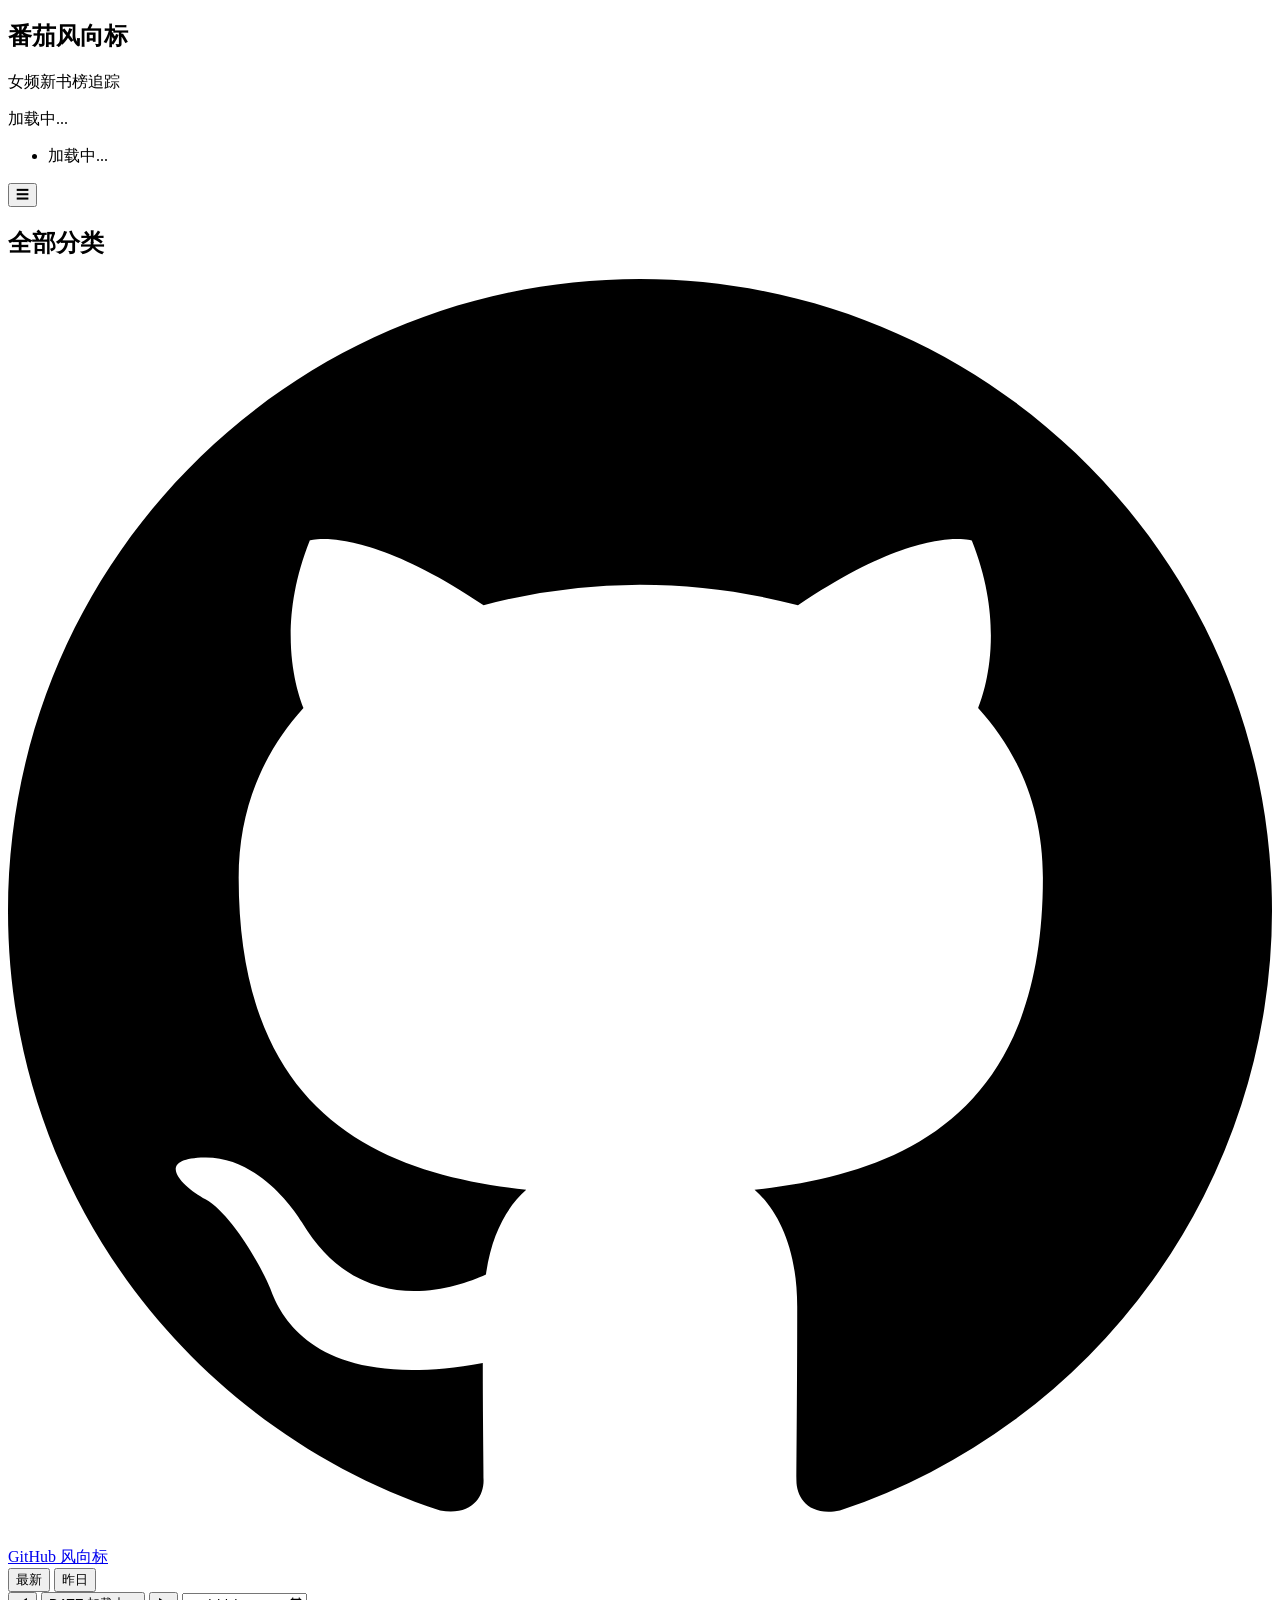
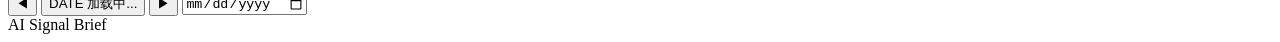
==== index.html @ 5c98d80a "Update index.html" ====
<!DOCTYPE html>
<html lang="zh-CN">
<head>
    <meta charset="UTF-8">
    <meta name="viewport" content="width=device-width, initial-scale=1.0">
    <title>番茄男频阅读榜 · 风向标 | 每日男频趋势追踪</title>
    <link rel="stylesheet" href="css/style.css">
    <meta name="description" content="番茄小说女频新书榜趋势分析与风向标">
</head>
<body>
    <div class="app-container">
        <!-- 侧边栏 -->
        <aside class="sidebar" id="sidebar">
            <div class="sidebar-header">
                <h1>番茄风向标</h1>
                <p class="sidebar-subtitle">女频新书榜追踪</p>
                <p id="update-date" class="update-date">加载中...</p>
            </div>
            <nav class="category-nav">
                <ul id="category-list">
                    <li class="loading-item">加载中...</li>
                </ul>
            </nav>
        </aside>

        <!-- 主内容区 -->
        <main class="main-content">
            <header class="main-header">
                <button class="mobile-menu-btn" id="mobile-menu-btn" aria-label="菜单">☰</button>
                <div class="header-left">
                    <h2 id="current-category-title">全部分类</h2>
                </div>
                <div class="header-right">
                    <a class="github-link-btn" href="https://github.com/wen1701/FanqieRankTracker" target="_blank" rel="noopener noreferrer" aria-label="打开 GitHub 仓库">
                        <svg viewBox="0 0 16 16" aria-hidden="true" focusable="false">
                            <path d="M8 0C3.58 0 0 3.58 0 8c0 3.54 2.29 6.53 5.47 7.59.4.07.55-.17.55-.38 0-.19-.01-.82-.01-1.49-2.01.37-2.53-.49-2.69-.94-.09-.23-.48-.94-.82-1.13-.28-.15-.68-.52-.01-.53.63-.01 1.08.58 1.23.82.72 1.21 1.87.87 2.33.66.07-.52.28-.87.51-1.07-1.78-.2-3.64-.89-3.64-3.95 0-.87.31-1.59.82-2.15-.08-.2-.36-1.02.08-2.12 0 0 .67-.21 2.2.82A7.65 7.65 0 0 1 8 3.87c.68 0 1.36.09 2 .26 1.53-1.04 2.2-.82 2.2-.82.44 1.1.16 1.92.08 2.12.51.56.82 1.27.82 2.15 0 3.07-1.87 3.75-3.65 3.95.29.25.54.73.54 1.48 0 1.07-.01 1.93-.01 2.2 0 .21.15.46.55.38A8.013 8.013 0 0 0 16 8c0-4.42-3.58-8-8-8Z"/>
                        </svg>
                        <span>GitHub</span>
                    </a>
                    <a class="trend-link-btn" href="trend.html">风向标</a>
                    <div class="date-presets" id="date-presets">
                        <button class="preset-btn active" data-preset="latest">最新</button>
                        <button class="preset-btn" data-preset="yesterday">昨日</button>
                    </div>
                    <div class="date-picker-wrap">
                        <button class="date-nav-btn" id="date-prev" aria-label="前一天" title="前一天">◀</button>
                        <button class="date-picker-btn" id="date-picker-btn">
                            <span class="date-icon">DATE</span>
                            <span id="date-display">加载中...</span>
                        </button>
                        <button class="date-nav-btn" id="date-next" aria-label="后一天" title="后一天">▶</button>
                        <input type="date" id="date-input" class="date-input-hidden">
                    </div>
                </div>
            </header>

            <!-- 风向标区域 -->
            <section class="trend-panel" id="trend-panel">
                <div class="trend-ai" id="trend-ai">
                    <div class="ai-label">AI Signal Brief</div>
                    <div class="ai-content" id="ai-content"></div>
                </div>
            </section>

            <!-- 书籍瀑布流 -->
            <section class="books-waterfall" id="books-waterfall">
                <!-- 书籍卡片由 JS 动态渲染 -->
            </section>
        </main>
    </div>

    <script src="js/app.js"></script>
</body>
</html>
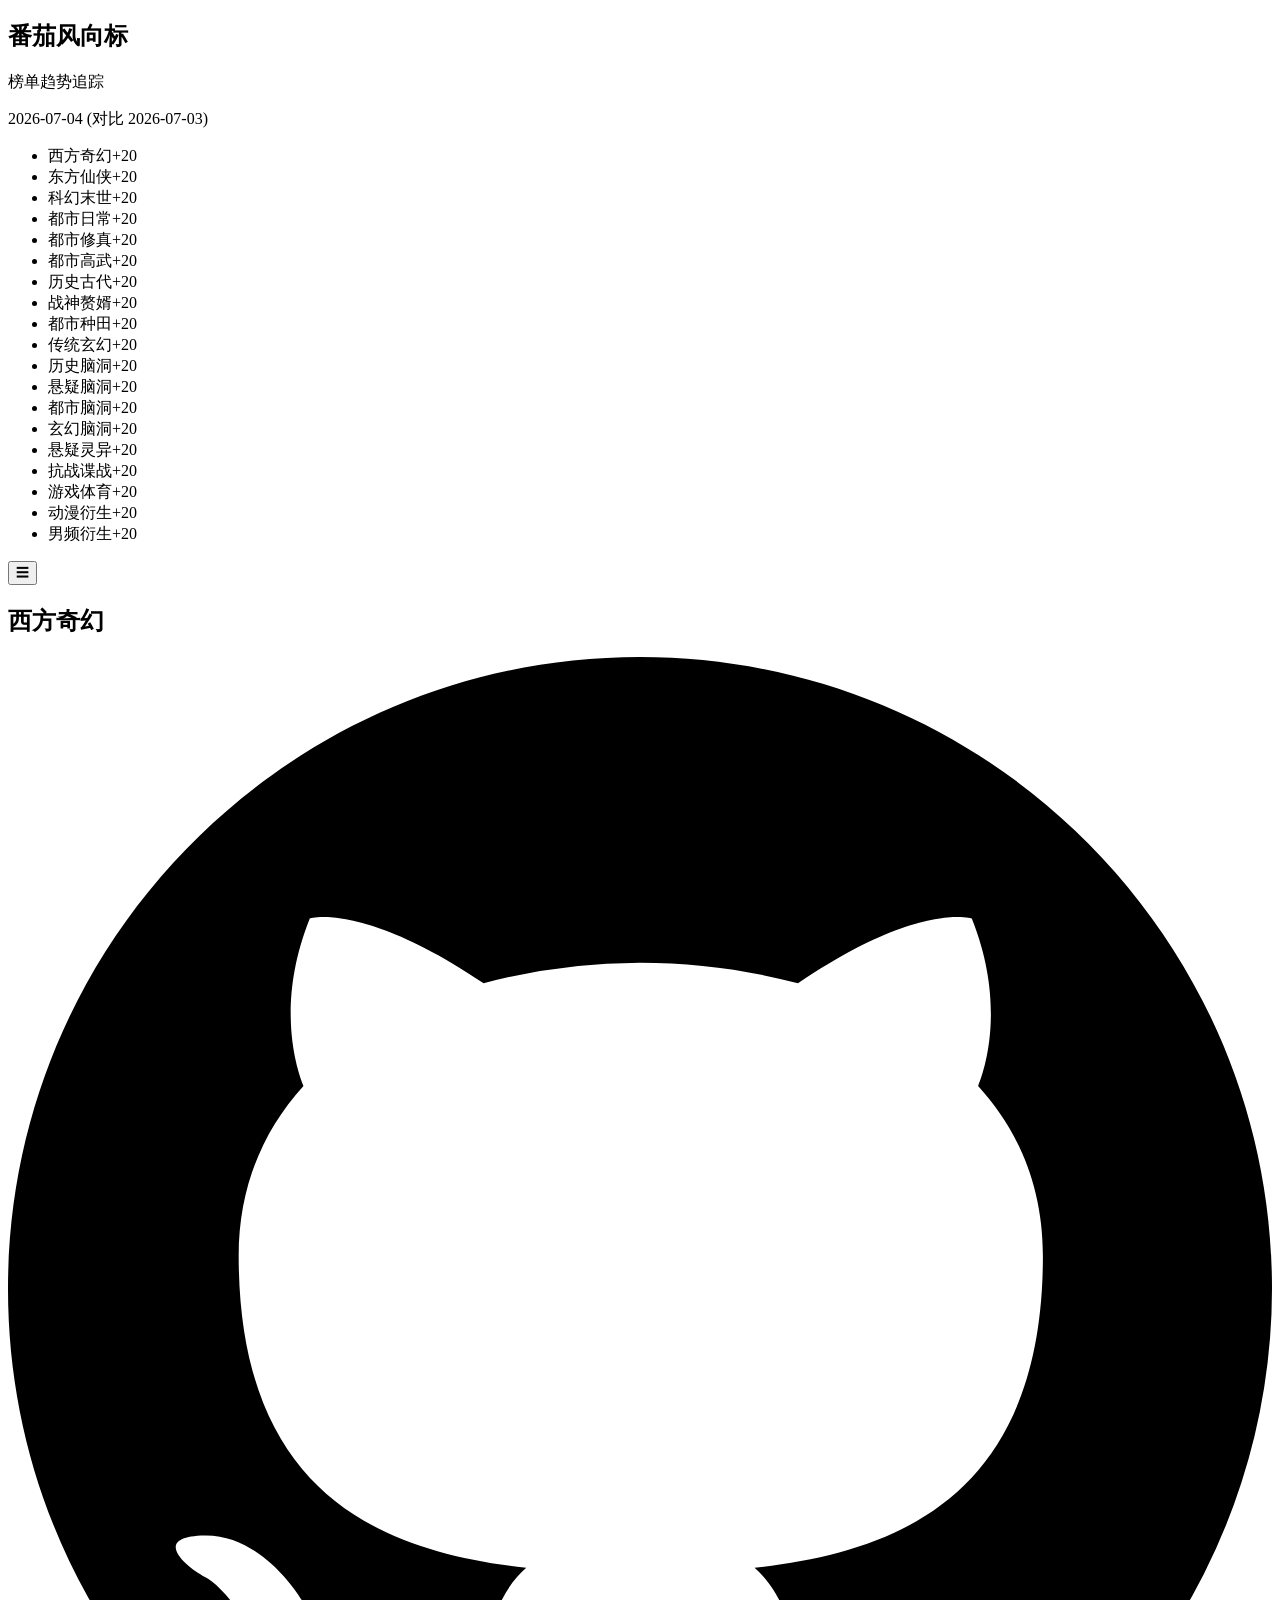
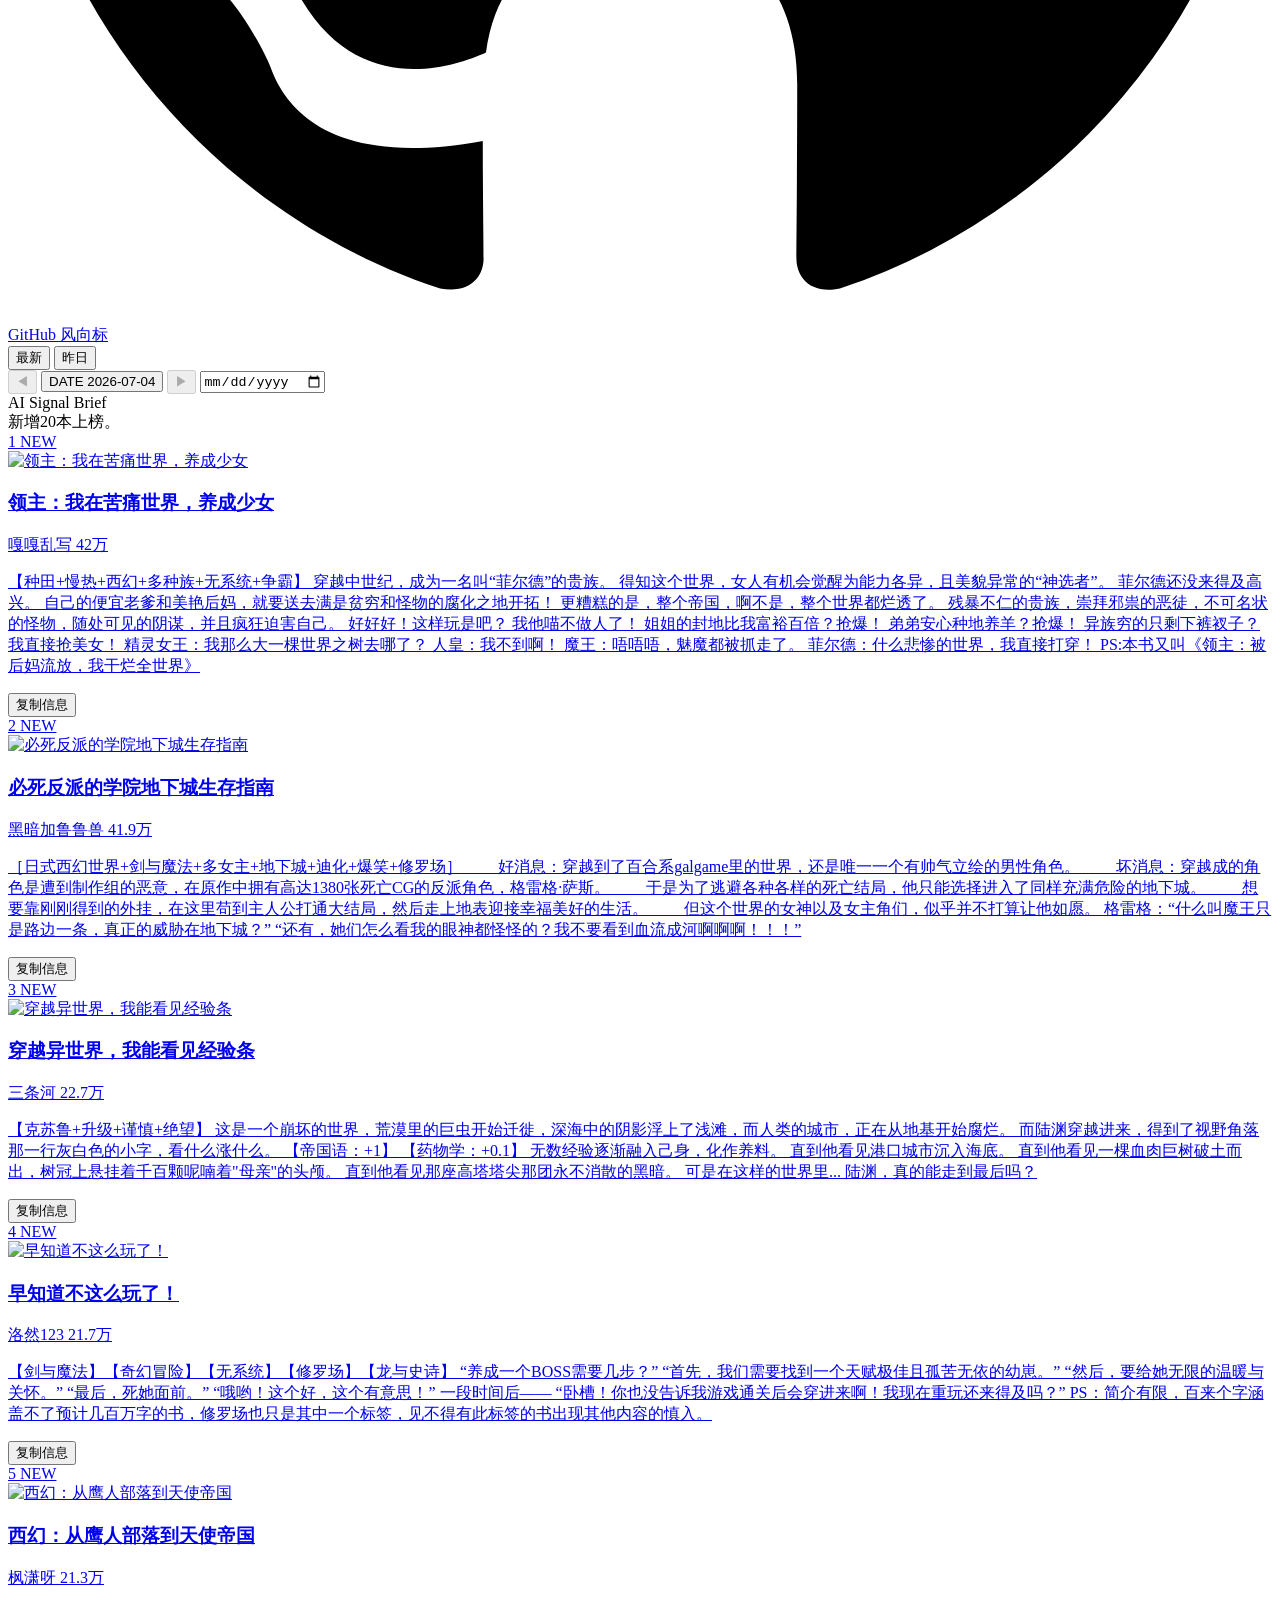
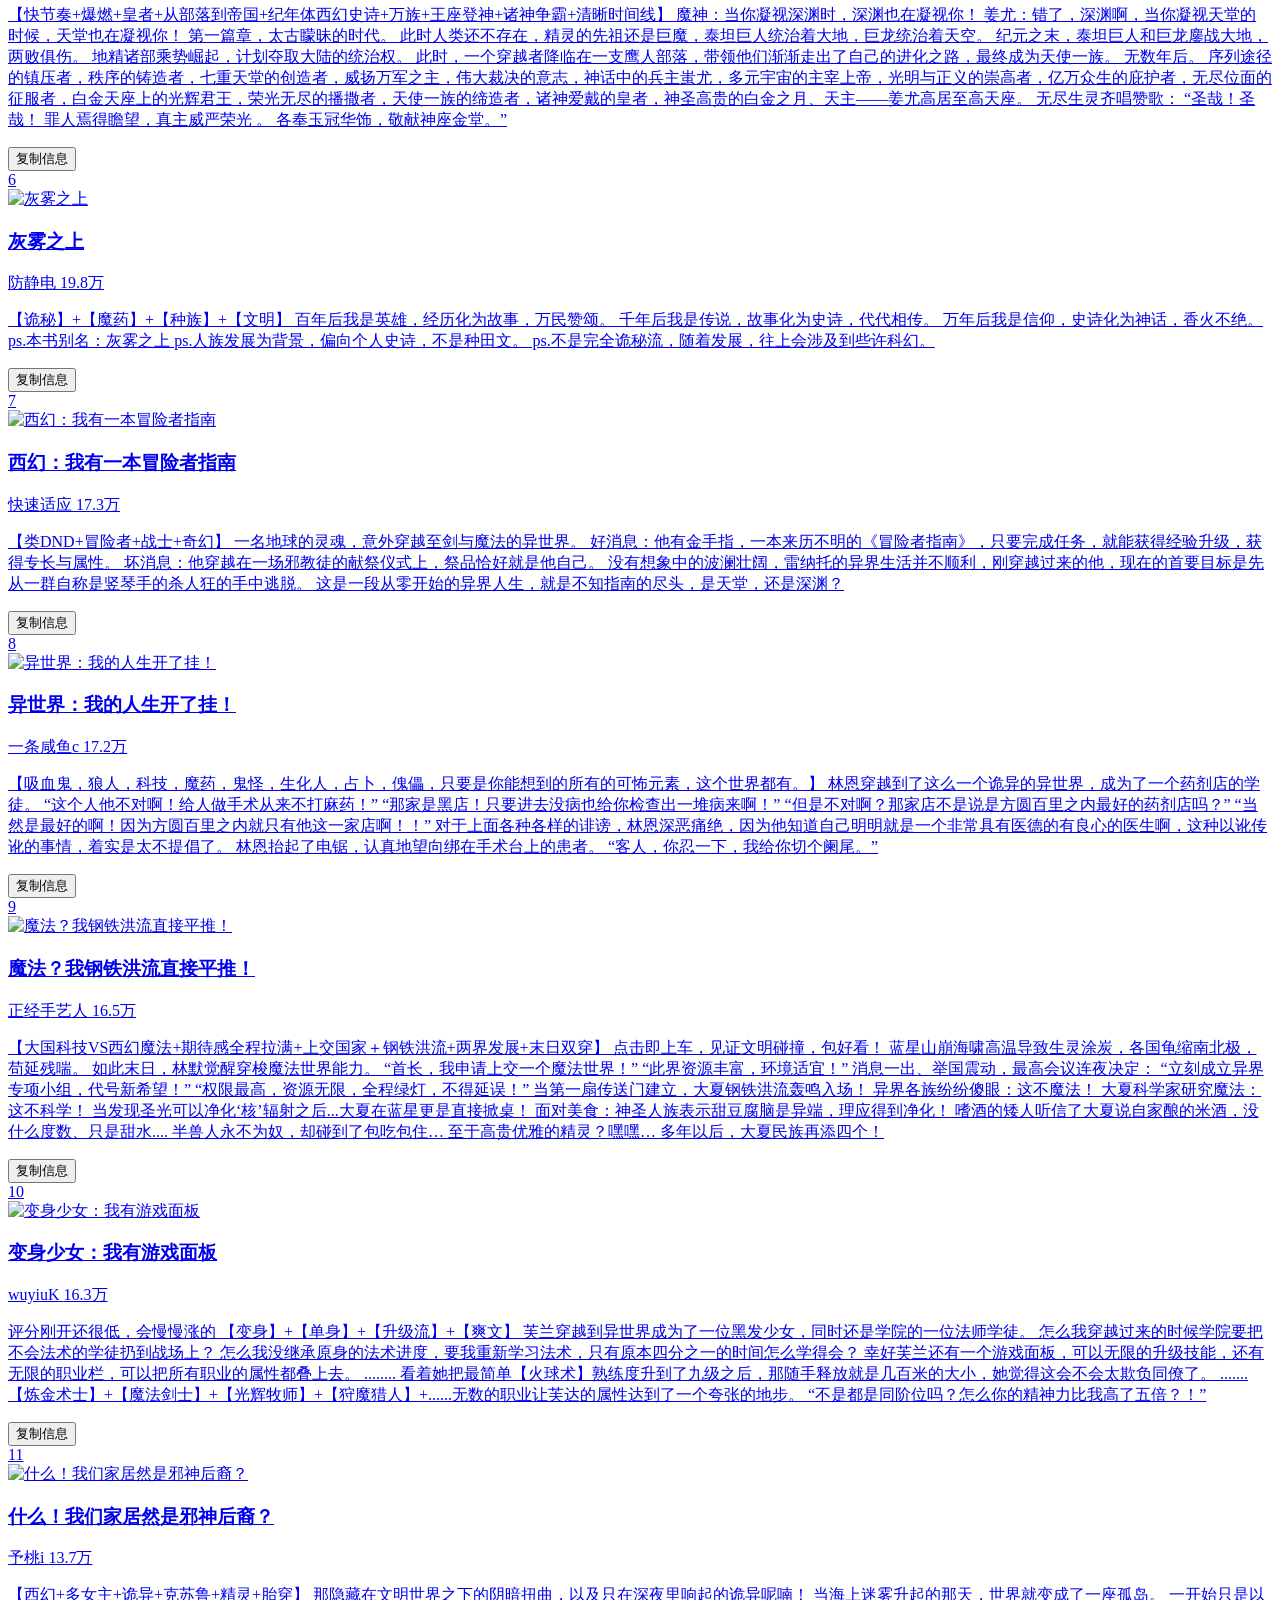
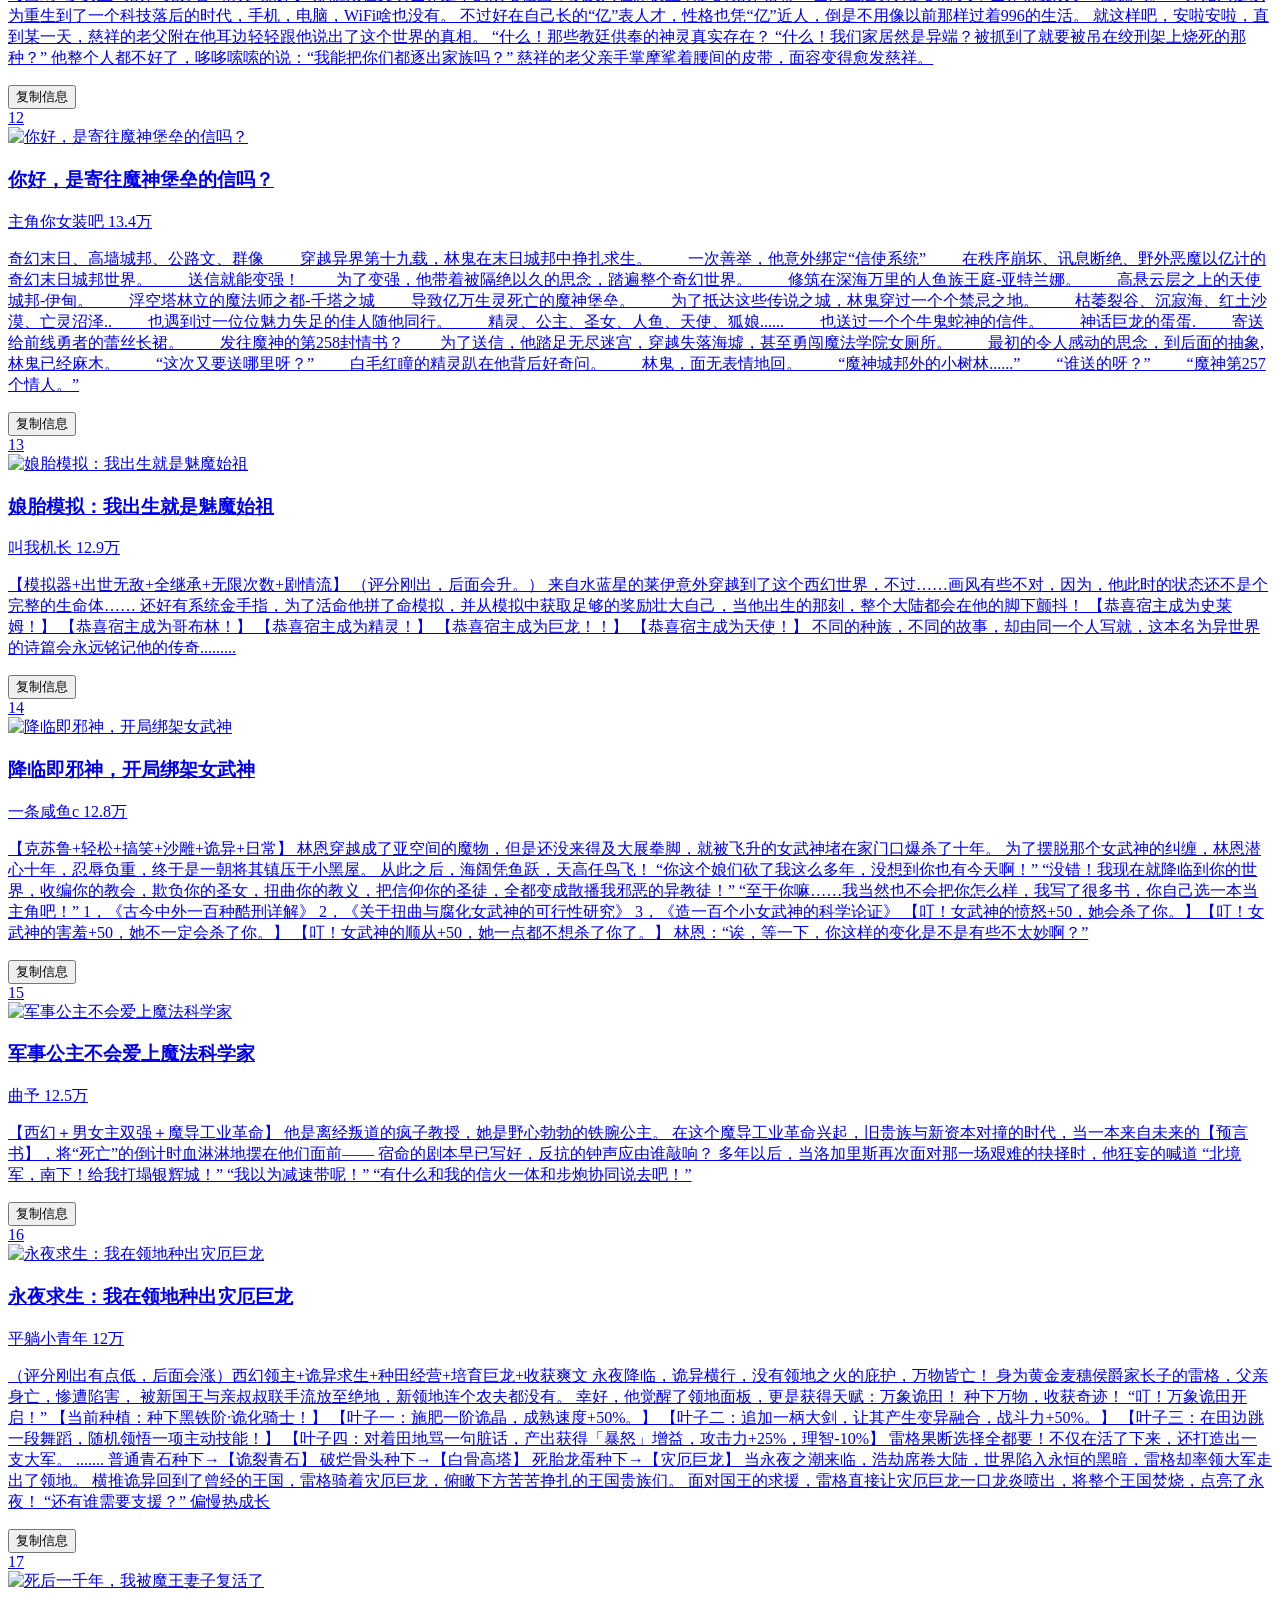
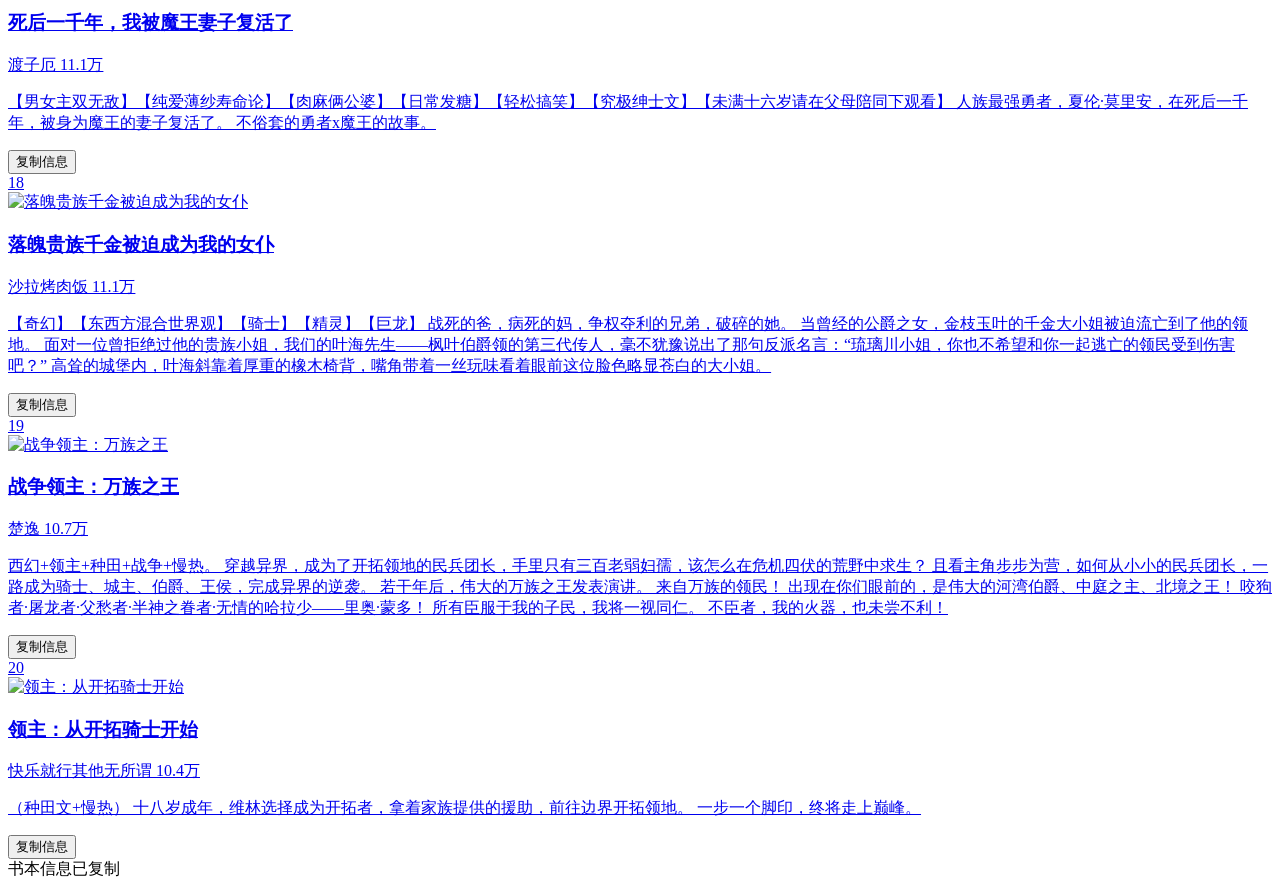
==== commit 6433179d: "feat: make Fanqie rank scope configurable" ====
--- a/index.html
+++ b/index.html
@@ -3,9 +3,9 @@
 <head>
     <meta charset="UTF-8">
     <meta name="viewport" content="width=device-width, initial-scale=1.0">
-    <title>番茄男频阅读榜 · 风向标 | 每日男频趋势追踪</title>
+    <title>番茄榜单 · 风向标 | 每日趋势追踪</title>
     <link rel="stylesheet" href="css/style.css">
-    <meta name="description" content="番茄小说女频新书榜趋势分析与风向标">
+    <meta name="description" content="番茄小说榜单趋势分析与风向标">
 </head>
 <body>
     <div class="app-container">
@@ -13,7 +13,7 @@
         <aside class="sidebar" id="sidebar">
             <div class="sidebar-header">
                 <h1>番茄风向标</h1>
-                <p class="sidebar-subtitle">女频新书榜追踪</p>
+                <p class="sidebar-subtitle">榜单趋势追踪</p>
                 <p id="update-date" class="update-date">加载中...</p>
             </div>
             <nav class="category-nav">
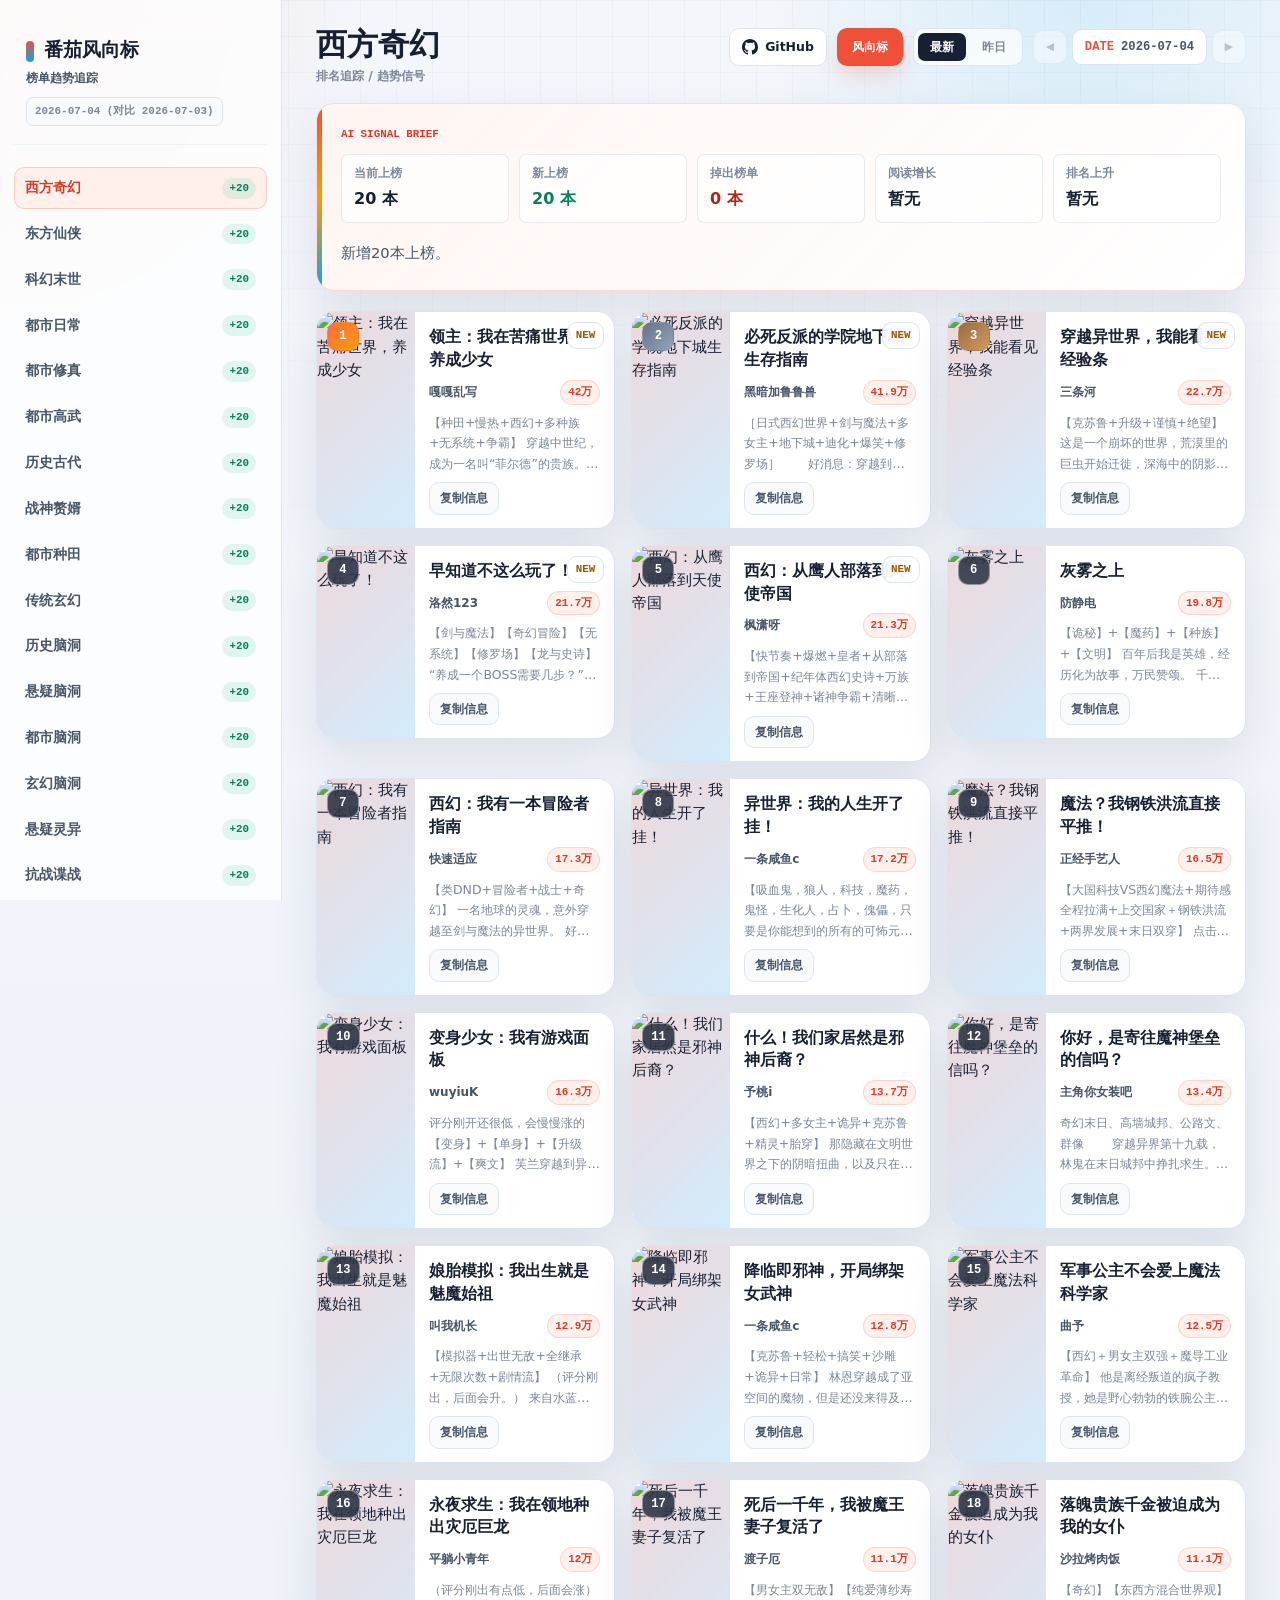
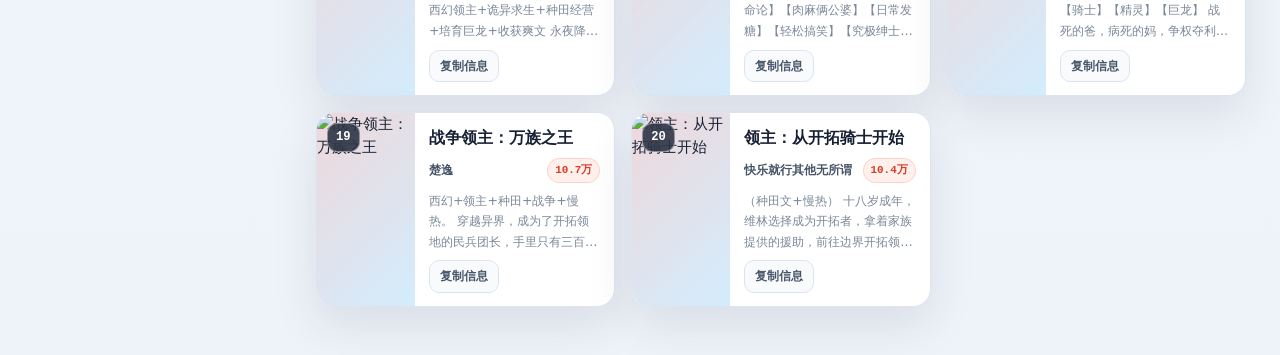
==== commit f47d486d: "feat: improve AI brief and dashboard stats" ====
--- a/index.html
+++ b/index.html
@@ -58,6 +58,7 @@
             <section class="trend-panel" id="trend-panel">
                 <div class="trend-ai" id="trend-ai">
                     <div class="ai-label">AI Signal Brief</div>
+                    <div class="trend-stats" id="trend-stats"></div>
                     <div class="ai-content" id="ai-content"></div>
                 </div>
             </section>
--- a/css/style.css
+++ b/css/style.css
@@ -0,0 +1,1867 @@
+/* ============================================================
+   Fanqie Rank Tracker - Tomato Signal Dashboard
+   Based on Open Design "dashboard": compact cards, cool surfaces,
+   status-first information design. Adapted with Fanqie tomato red
+   and readable Chinese data typography.
+   ============================================================ */
+
+:root {
+    --bg: #f3f6fb;
+    --bg-strong: #e8eef7;
+    --surface: #ffffff;
+    --surface-soft: #f8fafc;
+    --surface-tint: #fff4f0;
+    --surface-cool: #eef6ff;
+    --panel: rgba(255, 255, 255, 0.86);
+    --panel-solid: #ffffff;
+    --border: #dbe4ef;
+    --border-soft: #edf2f7;
+    --border-strong: #c8d4e3;
+
+    --text-primary: #172033;
+    --text-secondary: #475569;
+    --text-muted: #7b8798;
+    --text-faint: #a8b3c3;
+
+    --accent: #f04f38;
+    --accent-strong: #d83b27;
+    --accent-soft: rgba(240, 79, 56, 0.1);
+    --accent-wash: #fff0eb;
+    --accent-on: #ffffff;
+
+    --info: #0ea5e9;
+    --info-soft: rgba(14, 165, 233, 0.1);
+    --green: #10b981;
+    --green-soft: rgba(16, 185, 129, 0.12);
+    --red: #ef4444;
+    --red-soft: rgba(239, 68, 68, 0.1);
+    --amber: #f59e0b;
+    --amber-soft: rgba(245, 158, 11, 0.13);
+    --purple: #7c3aed;
+
+    --shadow-card: 0 18px 46px rgba(25, 39, 64, 0.1);
+    --shadow-hover: 0 22px 54px rgba(25, 39, 64, 0.16);
+    --ring: 0 0 0 4px rgba(240, 79, 56, 0.14);
+
+    --radius-xl: 18px;
+    --radius-lg: 14px;
+    --radius-md: 10px;
+    --radius-sm: 7px;
+    --radius-pill: 999px;
+
+    --sidebar-w: 282px;
+    --font-display: Inter, "PingFang SC", "Microsoft YaHei", system-ui, sans-serif;
+    --font-body: Inter, "PingFang SC", "Microsoft YaHei", system-ui, sans-serif;
+    --font-mono: "IBM Plex Mono", "SFMono-Regular", Consolas, ui-monospace, monospace;
+}
+
+* {
+    box-sizing: border-box;
+    margin: 0;
+    padding: 0;
+}
+
+html {
+    color-scheme: light;
+}
+
+body {
+    min-height: 100vh;
+    background:
+        radial-gradient(circle at top left, rgba(240, 79, 56, 0.12), transparent 360px),
+        radial-gradient(circle at 85% 0, rgba(14, 165, 233, 0.12), transparent 320px),
+        linear-gradient(180deg, var(--bg) 0%, #eef3f9 100%);
+    color: var(--text-primary);
+    font-family: var(--font-body);
+    font-size: 15px;
+    line-height: 1.55;
+    overflow-x: hidden;
+    -webkit-font-smoothing: antialiased;
+    text-rendering: optimizeLegibility;
+}
+
+body::before {
+    content: "";
+    position: fixed;
+    inset: 0;
+    pointer-events: none;
+    background-image:
+        linear-gradient(rgba(23, 32, 51, 0.035) 1px, transparent 1px),
+        linear-gradient(90deg, rgba(23, 32, 51, 0.035) 1px, transparent 1px);
+    background-size: 36px 36px;
+    mask-image: linear-gradient(180deg, rgba(0, 0, 0, 0.85), transparent 70%);
+    z-index: -1;
+}
+
+button,
+select,
+input {
+    font: inherit;
+}
+
+button,
+a,
+select {
+    -webkit-tap-highlight-color: transparent;
+}
+
+button:focus-visible,
+a:focus-visible,
+select:focus-visible,
+input:focus-visible {
+    outline: none;
+    box-shadow: var(--ring);
+}
+
+::selection {
+    background: rgba(240, 79, 56, 0.2);
+    color: var(--text-primary);
+}
+
+::-webkit-scrollbar {
+    width: 10px;
+    height: 10px;
+}
+
+::-webkit-scrollbar-track {
+    background: transparent;
+}
+
+::-webkit-scrollbar-thumb {
+    background: #cbd6e4;
+    border: 3px solid transparent;
+    border-radius: var(--radius-pill);
+    background-clip: content-box;
+}
+
+::-webkit-scrollbar-thumb:hover {
+    background: #aebbd0;
+    border: 3px solid transparent;
+    background-clip: content-box;
+}
+
+.app-container {
+    display: flex;
+    min-height: 100vh;
+}
+
+/* ===== Sidebar ===== */
+.sidebar {
+    width: var(--sidebar-w);
+    flex-shrink: 0;
+    position: sticky;
+    top: 0;
+    z-index: 100;
+    height: 100vh;
+    padding: 24px 14px;
+    overflow-y: auto;
+    background: rgba(255, 255, 255, 0.78);
+    border-right: 1px solid var(--border);
+    backdrop-filter: blur(18px);
+    -webkit-backdrop-filter: blur(18px);
+    transition: transform 0.22s cubic-bezier(0.2, 0, 0, 1);
+}
+
+.sidebar-header {
+    margin-bottom: 22px;
+    padding: 14px 12px 18px;
+    border-bottom: 1px solid var(--border-soft);
+}
+
+.sidebar-header h1 {
+    position: relative;
+    padding-left: 18px;
+    color: var(--text-primary);
+    font-family: var(--font-display);
+    font-size: 1.2rem;
+    font-weight: 760;
+    line-height: 1.2;
+}
+
+.sidebar-header h1::before {
+    content: "";
+    position: absolute;
+    left: 0;
+    top: 0.18em;
+    width: 8px;
+    height: 1.05em;
+    border-radius: var(--radius-pill);
+    background: linear-gradient(180deg, var(--accent), var(--info));
+}
+
+.sidebar-subtitle {
+    margin-top: 7px;
+    color: var(--text-secondary);
+    font-size: 0.78rem;
+    font-weight: 650;
+}
+
+.update-date {
+    display: inline-flex;
+    margin-top: 10px;
+    padding: 5px 8px;
+    border: 1px solid var(--border);
+    border-radius: var(--radius-sm);
+    background: var(--surface-soft);
+    color: var(--text-muted);
+    font-family: var(--font-mono);
+    font-size: 0.68rem;
+    font-weight: 650;
+}
+
+.category-nav ul {
+    list-style: none;
+}
+
+.category-nav li {
+    min-height: 38px;
+    margin-bottom: 4px;
+    padding: 9px 10px;
+    border: 1px solid transparent;
+    border-radius: var(--radius-md);
+    color: var(--text-secondary);
+    cursor: pointer;
+    display: flex;
+    align-items: center;
+    justify-content: space-between;
+    gap: 8px;
+    font-size: 0.88rem;
+    font-weight: 620;
+    transition:
+        background-color 0.18s ease,
+        border-color 0.18s ease,
+        color 0.18s ease,
+        transform 0.18s ease;
+}
+
+.category-nav li:hover {
+    background: var(--surface-soft);
+    border-color: var(--border);
+    color: var(--text-primary);
+    transform: translateX(2px);
+}
+
+.category-nav li.active {
+    background: var(--accent-wash);
+    border-color: rgba(240, 79, 56, 0.22);
+    color: var(--accent-strong);
+}
+
+.cat-badge {
+    min-width: 28px;
+    padding: 2px 7px;
+    border-radius: var(--radius-pill);
+    font-family: var(--font-mono);
+    font-size: 0.68rem;
+    font-weight: 760;
+    text-align: center;
+}
+
+.cat-badge.new {
+    background: var(--green-soft);
+    color: #087f5b;
+}
+
+/* ===== Main Layout ===== */
+.main-content {
+    flex: 1;
+    min-width: 0;
+    padding: 28px 34px 48px;
+}
+
+.main-header {
+    display: flex;
+    align-items: flex-start;
+    justify-content: space-between;
+    gap: 20px;
+    margin-bottom: 20px;
+}
+
+.header-left {
+    flex-shrink: 0;
+    min-width: 0;
+}
+
+.main-header h2 {
+    color: var(--text-primary);
+    font-family: var(--font-display);
+    font-size: clamp(1.65rem, 2.4vw, 2.35rem);
+    font-weight: 780;
+    line-height: 1.08;
+    letter-spacing: 0;
+}
+
+.main-header h2::after {
+    content: "排名追踪 / 趋势信号";
+    display: block;
+    margin-top: 8px;
+    color: var(--text-muted);
+    font-family: var(--font-body);
+    font-size: 0.78rem;
+    font-weight: 650;
+}
+
+.header-right {
+    display: flex;
+    align-items: center;
+    justify-content: flex-end;
+    flex-wrap: wrap;
+    gap: 10px;
+}
+
+.github-link-btn,
+.trend-link-btn,
+.preset-btn,
+.date-picker-btn,
+.date-nav-btn,
+.mobile-menu-btn,
+.range-btn,
+.category-chip,
+.back-link,
+.source-link-btn,
+.hot-type-row,
+.book-copy-btn {
+    transition:
+        background-color 0.18s ease,
+        border-color 0.18s ease,
+        color 0.18s ease,
+        box-shadow 0.18s ease,
+        transform 0.18s ease;
+}
+
+.github-link-btn {
+    min-height: 36px;
+    padding: 8px 12px;
+    border: 1px solid var(--border);
+    border-radius: var(--radius-md);
+    background: var(--surface);
+    color: var(--text-primary);
+    display: inline-flex;
+    align-items: center;
+    justify-content: center;
+    gap: 7px;
+    font-size: 0.78rem;
+    font-weight: 760;
+    text-decoration: none;
+    white-space: nowrap;
+}
+
+.github-link-btn svg {
+    width: 16px;
+    height: 16px;
+    fill: currentColor;
+    flex: 0 0 auto;
+}
+
+.github-link-btn:hover {
+    border-color: var(--text-primary);
+    background: var(--text-primary);
+    color: #ffffff;
+    transform: translateY(-1px);
+}
+
+.trend-link-btn {
+    min-height: 36px;
+    padding: 8px 14px;
+    border: 1px solid rgba(240, 79, 56, 0.24);
+    border-radius: var(--radius-md);
+    background: var(--accent);
+    color: var(--accent-on);
+    display: inline-flex;
+    align-items: center;
+    justify-content: center;
+    font-size: 0.78rem;
+    font-weight: 760;
+    text-decoration: none;
+    white-space: nowrap;
+    box-shadow: 0 10px 20px rgba(240, 79, 56, 0.18);
+}
+
+.trend-link-btn:hover {
+    background: var(--accent-strong);
+    transform: translateY(-1px);
+}
+
+.date-presets,
+.trend-range {
+    display: inline-flex;
+    gap: 4px;
+    padding: 4px;
+    border: 1px solid var(--border);
+    border-radius: var(--radius-md);
+    background: rgba(255, 255, 255, 0.7);
+}
+
+.preset-btn,
+.range-btn {
+    height: 28px;
+    padding: 0 12px;
+    border: 0;
+    border-radius: var(--radius-sm);
+    background: transparent;
+    color: var(--text-muted);
+    cursor: pointer;
+    font-size: 0.75rem;
+    font-weight: 720;
+    white-space: nowrap;
+}
+
+.preset-btn:hover,
+.range-btn:hover {
+    background: var(--surface-soft);
+    color: var(--text-primary);
+}
+
+.preset-btn.active,
+.range-btn.active {
+    background: var(--text-primary);
+    color: #ffffff;
+}
+
+.date-picker-wrap {
+    display: inline-flex;
+    align-items: center;
+    gap: 5px;
+    position: relative;
+}
+
+.date-picker-btn {
+    min-height: 36px;
+    padding: 8px 12px;
+    border: 1px solid var(--border);
+    border-radius: var(--radius-md);
+    background: var(--surface);
+    color: var(--text-secondary);
+    cursor: pointer;
+    display: inline-flex;
+    align-items: center;
+    gap: 7px;
+    font-family: var(--font-mono);
+    font-size: 0.76rem;
+    font-weight: 650;
+    white-space: nowrap;
+}
+
+.date-picker-btn:hover {
+    border-color: rgba(240, 79, 56, 0.28);
+    color: var(--accent-strong);
+}
+
+.date-picker-btn .date-icon {
+    color: var(--accent);
+    font-size: 0.76rem;
+}
+
+.date-nav-btn {
+    width: 34px;
+    height: 34px;
+    border: 1px solid var(--border);
+    border-radius: var(--radius-md);
+    background: var(--surface);
+    color: var(--text-muted);
+    cursor: pointer;
+    display: inline-flex;
+    align-items: center;
+    justify-content: center;
+    font-size: 0.68rem;
+}
+
+.date-nav-btn:hover:not(:disabled) {
+    border-color: var(--accent);
+    color: var(--accent-strong);
+    transform: translateY(-1px);
+}
+
+.date-nav-btn:disabled {
+    opacity: 0.42;
+    cursor: not-allowed;
+}
+
+.date-picker-btn.is-historical {
+    background: var(--accent-wash);
+    border-color: rgba(240, 79, 56, 0.28);
+    color: var(--accent-strong);
+}
+
+.date-input-hidden {
+    position: absolute;
+    top: 100%;
+    right: 0;
+    width: 0;
+    height: 0;
+    border: 0;
+    opacity: 0;
+    pointer-events: none;
+}
+
+.mobile-menu-btn {
+    display: none;
+    width: 38px;
+    height: 38px;
+    border: 1px solid var(--border);
+    border-radius: var(--radius-md);
+    background: var(--surface);
+    color: var(--text-primary);
+    cursor: pointer;
+    font-size: 1rem;
+}
+
+.mobile-menu-btn:hover {
+    border-color: var(--accent);
+    color: var(--accent);
+}
+
+/* ===== Trend Panel ===== */
+.trend-panel {
+    display: grid;
+    grid-template-columns: 1fr;
+    margin-bottom: 20px;
+}
+
+.trend-ai {
+    position: relative;
+    min-height: 160px;
+    padding: 22px 24px 24px;
+    border: 1px solid rgba(240, 79, 56, 0.18);
+    border-radius: var(--radius-xl);
+    background:
+        linear-gradient(135deg, rgba(255, 244, 240, 0.9), rgba(255, 255, 255, 0.96)),
+        var(--surface);
+    box-shadow: var(--shadow-card);
+    overflow: hidden;
+}
+
+.trend-ai::before {
+    content: "";
+    position: absolute;
+    inset: 0 auto 0 0;
+    width: 5px;
+    background: linear-gradient(180deg, var(--accent), var(--amber), var(--info));
+}
+
+.ai-label,
+.panel-kicker,
+.back-link {
+    color: var(--accent-strong);
+    font-family: var(--font-mono);
+    font-size: 0.68rem;
+    font-weight: 760;
+    letter-spacing: 0;
+    text-transform: uppercase;
+}
+
+.ai-label {
+    margin-bottom: 12px;
+}
+
+.trend-stats {
+    display: grid;
+    grid-template-columns: repeat(5, minmax(0, 1fr));
+    gap: 10px;
+    margin: 0 0 16px;
+}
+
+.trend-stat {
+    min-width: 0;
+    padding: 10px 12px;
+    border: 1px solid rgba(100, 116, 139, 0.14);
+    border-radius: var(--radius-sm);
+    background: rgba(255, 255, 255, 0.72);
+}
+
+.trend-stat span {
+    display: block;
+    overflow: hidden;
+    color: var(--text-muted);
+    font-size: 0.72rem;
+    font-weight: 680;
+    text-overflow: ellipsis;
+    white-space: nowrap;
+}
+
+.trend-stat strong {
+    display: block;
+    margin-top: 4px;
+    color: var(--text-primary);
+    font-size: 1rem;
+    font-weight: 800;
+}
+
+.trend-stat-up strong {
+    color: #087f5b;
+}
+
+.trend-stat-down strong {
+    color: #b42318;
+}
+
+.trend-stat-hot strong {
+    color: var(--accent-strong);
+}
+
+.ai-content {
+    color: var(--text-secondary);
+    font-size: 0.92rem;
+    line-height: 1.85;
+    white-space: pre-wrap;
+    user-select: text;
+}
+
+.ai-content strong,
+.summary-item strong {
+    padding: 1px 5px;
+    border-radius: 4px;
+    background: var(--accent-soft);
+    color: var(--accent-strong);
+    font-weight: 760;
+}
+
+.ai-content em {
+    color: #087f5b;
+    font-style: normal;
+    font-weight: 720;
+}
+
+.ai-content .cursor {
+    display: inline-block;
+    width: 2px;
+    height: 1.05em;
+    margin-left: 2px;
+    background: var(--accent);
+    vertical-align: text-bottom;
+    animation: blink 0.8s steps(1) infinite;
+}
+
+@keyframes blink {
+    0%, 100% { opacity: 1; }
+    50% { opacity: 0; }
+}
+
+.ai-loading,
+.muted-line {
+    color: var(--text-muted);
+    font-size: 0.86rem;
+}
+
+/* ===== Book Grid ===== */
+.books-waterfall {
+    display: grid;
+    grid-template-columns: repeat(auto-fill, minmax(292px, 1fr));
+    gap: 16px;
+    align-items: start;
+}
+
+.book-card {
+    position: relative;
+    display: grid;
+    grid-template-columns: 98px minmax(0, 1fr);
+    min-height: 188px;
+    overflow: hidden;
+    border: 1px solid var(--border);
+    border-radius: var(--radius-xl);
+    background: var(--surface);
+    color: inherit;
+    text-decoration: none;
+    box-shadow: var(--shadow-card);
+    user-select: text;
+    -webkit-user-select: text;
+    transition:
+        border-color 0.2s ease,
+        box-shadow 0.2s ease,
+        transform 0.2s ease;
+}
+
+.book-card:hover {
+    border-color: rgba(240, 79, 56, 0.3);
+    box-shadow: var(--shadow-hover);
+    transform: translateY(-3px);
+}
+
+.book-cover {
+    min-height: 188px;
+    background:
+        linear-gradient(135deg, rgba(240, 79, 56, 0.18), rgba(14, 165, 233, 0.12)),
+        var(--surface-cool);
+    overflow: hidden;
+    position: relative;
+}
+
+.book-cover img {
+    width: 100%;
+    height: 100%;
+    min-height: 188px;
+    object-fit: cover;
+    display: block;
+    transition: transform 0.5s ease;
+}
+
+.book-card:hover .book-cover img {
+    transform: scale(1.04);
+}
+
+.no-cover {
+    height: 100%;
+    min-height: 188px;
+    padding: 12px;
+    color: var(--text-muted);
+    display: flex;
+    align-items: center;
+    justify-content: center;
+    font-size: 0.78rem;
+    text-align: center;
+}
+
+.book-info {
+    min-width: 0;
+    padding: 14px 14px 13px;
+    display: flex;
+    flex-direction: column;
+    gap: 8px;
+}
+
+.book-title {
+    color: var(--text-primary);
+    display: -webkit-box;
+    overflow: hidden;
+    font-family: var(--font-display);
+    font-size: 0.98rem;
+    font-weight: 760;
+    letter-spacing: 0;
+    line-height: 1.45;
+    -webkit-box-orient: vertical;
+    -webkit-line-clamp: 2;
+}
+
+.book-meta {
+    display: flex;
+    align-items: center;
+    justify-content: space-between;
+    gap: 8px;
+    color: var(--text-muted);
+    font-size: 0.75rem;
+}
+
+.book-author {
+    min-width: 0;
+    overflow: hidden;
+    color: var(--text-secondary);
+    font-weight: 650;
+    text-overflow: ellipsis;
+    white-space: nowrap;
+}
+
+.book-reads {
+    flex-shrink: 0;
+    padding: 3px 7px;
+    border: 1px solid rgba(240, 79, 56, 0.18);
+    border-radius: var(--radius-pill);
+    background: var(--accent-wash);
+    color: var(--accent-strong);
+    font-family: var(--font-mono);
+    font-size: 0.68rem;
+    font-weight: 700;
+}
+
+.book-intro {
+    color: var(--text-muted);
+    display: -webkit-box;
+    overflow: hidden;
+    font-size: 0.78rem;
+    line-height: 1.65;
+    -webkit-box-orient: vertical;
+    -webkit-line-clamp: 3;
+}
+
+.book-rank {
+    position: absolute;
+    left: 10px;
+    top: 10px;
+    z-index: 10;
+    min-width: 32px;
+    padding: 4px 8px;
+    border: 1px solid rgba(255, 255, 255, 0.42);
+    border-radius: var(--radius-md);
+    background: rgba(23, 32, 51, 0.78);
+    color: #ffffff;
+    font-family: var(--font-mono);
+    font-size: 0.76rem;
+    font-weight: 800;
+    text-align: center;
+    backdrop-filter: blur(10px);
+    -webkit-backdrop-filter: blur(10px);
+}
+
+.rank-1 {
+    background: linear-gradient(135deg, #ff6a3d, #f59e0b);
+    border-color: transparent;
+}
+
+.rank-2 {
+    background: linear-gradient(135deg, #64748b, #94a3b8);
+    border-color: transparent;
+}
+
+.rank-3 {
+    background: linear-gradient(135deg, #9a6b3d, #d19b61);
+    border-color: transparent;
+}
+
+.book-change {
+    position: absolute;
+    right: 10px;
+    top: 10px;
+    z-index: 10;
+    padding: 4px 8px;
+    border-radius: var(--radius-md);
+    background: rgba(255, 255, 255, 0.86);
+    border: 1px solid var(--border);
+    font-family: var(--font-mono);
+    font-size: 0.68rem;
+    font-weight: 800;
+    backdrop-filter: blur(10px);
+    -webkit-backdrop-filter: blur(10px);
+}
+
+.book-change.up {
+    color: #087f5b;
+}
+
+.book-change.down {
+    color: #b91c1c;
+}
+
+.book-change.new {
+    color: #9a5b00;
+}
+
+.book-copy-btn {
+    width: max-content;
+    max-width: 100%;
+    margin-top: auto;
+    padding: 6px 10px;
+    border: 1px solid var(--border);
+    border-radius: var(--radius-md);
+    background: var(--surface-soft);
+    color: var(--text-secondary);
+    cursor: pointer;
+    font-size: 0.74rem;
+    font-weight: 720;
+    white-space: nowrap;
+}
+
+.book-copy-btn:hover {
+    border-color: rgba(240, 79, 56, 0.28);
+    background: var(--accent-wash);
+    color: var(--accent-strong);
+    transform: translateY(-1px);
+}
+
+.book-copy-btn.copied {
+    border-color: rgba(16, 185, 129, 0.24);
+    background: var(--green-soft);
+    color: #087f5b;
+}
+
+.empty-state {
+    grid-column: 1 / -1;
+    padding: 56px 20px;
+    border: 1px dashed var(--border-strong);
+    border-radius: var(--radius-xl);
+    background: rgba(255, 255, 255, 0.72);
+    color: var(--text-secondary);
+    text-align: center;
+}
+
+.empty-state p {
+    margin-bottom: 6px;
+    font-size: 1rem;
+    font-weight: 720;
+}
+
+.empty-state .empty-hint {
+    color: var(--text-muted);
+    font-size: 0.84rem;
+    font-weight: 500;
+}
+
+/* ===== Book Detail Page ===== */
+.book-page {
+    min-height: 100vh;
+}
+
+.book-shell {
+    width: min(1120px, calc(100% - 48px));
+    margin: 0 auto;
+    padding: 28px 0 56px;
+}
+
+.book-topbar {
+    margin-bottom: 16px;
+    display: flex;
+    align-items: center;
+    justify-content: space-between;
+    gap: 12px;
+}
+
+.book-detail-page {
+    display: grid;
+    gap: 16px;
+}
+
+.book-loading,
+.book-empty-state {
+    padding: 42px 24px;
+    border: 1px solid var(--border);
+    border-radius: var(--radius-xl);
+    background: var(--panel-solid);
+    color: var(--text-secondary);
+    box-shadow: var(--shadow-card);
+    text-align: center;
+}
+
+.book-empty-state p {
+    margin-bottom: 14px;
+    font-weight: 720;
+}
+
+.book-detail-hero {
+    padding: 22px;
+    border: 1px solid var(--border);
+    border-radius: var(--radius-xl);
+    background:
+        linear-gradient(135deg, rgba(255, 244, 240, 0.88), rgba(255, 255, 255, 0.95)),
+        var(--surface);
+    box-shadow: var(--shadow-card);
+    display: grid;
+    grid-template-columns: 180px minmax(0, 1fr);
+    gap: 22px;
+}
+
+.detail-cover {
+    min-height: 256px;
+    overflow: hidden;
+    border-radius: var(--radius-lg);
+    background:
+        linear-gradient(135deg, rgba(240, 79, 56, 0.18), rgba(14, 165, 233, 0.12)),
+        var(--surface-cool);
+}
+
+.detail-cover img {
+    width: 100%;
+    height: 100%;
+    min-height: 256px;
+    object-fit: cover;
+    display: block;
+}
+
+.detail-main {
+    min-width: 0;
+    display: flex;
+    flex-direction: column;
+    align-items: flex-start;
+}
+
+.detail-main h1 {
+    margin-bottom: 8px;
+    color: var(--text-primary);
+    font-family: var(--font-display);
+    font-size: clamp(1.7rem, 3vw, 2.6rem);
+    font-weight: 800;
+    line-height: 1.12;
+}
+
+.detail-author {
+    color: var(--text-secondary);
+    font-size: 0.9rem;
+    font-weight: 650;
+}
+
+.detail-stats {
+    width: 100%;
+    margin: 18px 0;
+    display: grid;
+    grid-template-columns: repeat(3, minmax(0, 1fr));
+    gap: 10px;
+}
+
+.detail-stats span {
+    min-width: 0;
+    padding: 12px;
+    border: 1px solid var(--border-soft);
+    border-radius: var(--radius-md);
+    background: rgba(255, 255, 255, 0.7);
+}
+
+.detail-stats strong,
+.detail-stats small {
+    display: block;
+}
+
+.detail-stats strong {
+    color: var(--accent-strong);
+    font-family: var(--font-mono);
+    font-size: 1rem;
+    font-weight: 800;
+}
+
+.detail-stats small {
+    margin-top: 4px;
+    color: var(--text-muted);
+    font-size: 0.72rem;
+    font-weight: 700;
+}
+
+.detail-intro {
+    color: var(--text-secondary);
+    font-size: 0.92rem;
+    line-height: 1.9;
+}
+
+.source-link-btn {
+    min-height: 38px;
+    padding: 9px 14px;
+    border: 1px solid rgba(240, 79, 56, 0.24);
+    border-radius: var(--radius-md);
+    background: var(--accent);
+    color: var(--accent-on);
+    display: inline-flex;
+    align-items: center;
+    justify-content: center;
+    font-size: 0.82rem;
+    font-weight: 760;
+    text-decoration: none;
+    white-space: nowrap;
+    box-shadow: 0 10px 20px rgba(240, 79, 56, 0.18);
+}
+
+.detail-actions {
+    margin-top: 18px;
+    display: flex;
+    flex-wrap: wrap;
+    gap: 10px;
+}
+
+.detail-actions .book-copy-btn {
+    min-height: 38px;
+    margin-top: 0;
+}
+
+.source-link-btn:hover {
+    background: var(--accent-strong);
+    transform: translateY(-1px);
+}
+
+.book-detail-grid {
+    display: grid;
+    grid-template-columns: minmax(0, 1.4fr) minmax(280px, 0.8fr);
+    gap: 16px;
+}
+
+.detail-panel {
+    padding: 18px;
+    border: 1px solid var(--border);
+    border-radius: var(--radius-xl);
+    background: var(--panel-solid);
+    box-shadow: var(--shadow-card);
+}
+
+.detail-panel h2 {
+    margin-bottom: 14px;
+    color: var(--text-primary);
+    font-size: 1.18rem;
+    font-weight: 760;
+}
+
+.reads-chart-wrap {
+    width: 100%;
+    overflow-x: auto;
+}
+
+.reads-chart-frame {
+    position: relative;
+    min-width: 620px;
+}
+
+.reads-chart {
+    display: block;
+    width: 100%;
+    height: auto;
+}
+
+.chart-grid {
+    stroke: rgba(219, 228, 239, 0.72);
+    stroke-width: 1;
+}
+
+.chart-axis-base {
+    stroke: var(--border-strong);
+    stroke-width: 1;
+}
+
+.chart-axis-label,
+.chart-date-label {
+    fill: var(--text-muted);
+    font-family: var(--font-mono);
+    font-size: 0.68rem;
+    font-weight: 650;
+}
+
+.reads-line {
+    fill: none;
+    stroke: var(--accent);
+    stroke-width: 2.4;
+    stroke-linecap: round;
+    stroke-linejoin: round;
+}
+
+.chart-hover-line {
+    opacity: 0;
+    stroke: var(--border-strong);
+    stroke-dasharray: 4 4;
+    stroke-width: 1;
+}
+
+.chart-hover-line.show {
+    opacity: 1;
+}
+
+.reads-hover-point {
+    opacity: 0;
+    fill: var(--accent);
+    stroke: #ffffff;
+    stroke-width: 2.4;
+}
+
+.reads-hover-point.show {
+    opacity: 1;
+}
+
+.chart-hit-area {
+    fill: transparent;
+    cursor: crosshair;
+    pointer-events: all;
+}
+
+.reads-tooltip {
+    position: absolute;
+    z-index: 5;
+    min-width: 178px;
+    padding: 14px 16px;
+    border: 1px solid var(--border-soft);
+    border-radius: var(--radius-sm);
+    background: var(--surface);
+    box-shadow: var(--shadow-card);
+    color: var(--text-secondary);
+    pointer-events: none;
+}
+
+.reads-tooltip time {
+    display: block;
+    margin-bottom: 10px;
+    padding-bottom: 10px;
+    border-bottom: 1px solid var(--border-soft);
+    color: var(--text-muted);
+    font-family: var(--font-mono);
+    font-size: 0.74rem;
+    font-weight: 650;
+}
+
+.reads-tooltip div {
+    display: grid;
+    grid-template-columns: auto 1fr auto;
+    align-items: center;
+    gap: 8px;
+    font-size: 0.8rem;
+}
+
+.reads-tooltip i {
+    width: 7px;
+    height: 7px;
+    border-radius: var(--radius-pill);
+    background: var(--accent);
+}
+
+.reads-tooltip strong {
+    color: var(--text-primary);
+    font-family: var(--font-mono);
+    font-size: 0.78rem;
+    font-weight: 800;
+}
+
+.book-history-list {
+    display: flex;
+    flex-direction: column;
+}
+
+.book-history-row {
+    padding: 10px 0;
+    border-bottom: 1px solid var(--border-soft);
+    display: grid;
+    grid-template-columns: minmax(76px, auto) minmax(0, 1fr) auto;
+    align-items: center;
+    gap: 10px;
+}
+
+.book-history-row:last-child {
+    border-bottom: 0;
+}
+
+.book-history-row time {
+    color: var(--accent-strong);
+    font-family: var(--font-mono);
+    font-size: 0.72rem;
+    font-weight: 760;
+}
+
+.book-history-row strong {
+    min-width: 0;
+    overflow: hidden;
+    color: var(--text-primary);
+    font-size: 0.82rem;
+    font-weight: 720;
+    text-overflow: ellipsis;
+    white-space: nowrap;
+}
+
+.book-history-row span {
+    color: #087f5b;
+    font-family: var(--font-mono);
+    font-size: 0.74rem;
+    font-weight: 800;
+}
+
+.copy-toast {
+    position: fixed;
+    left: 50%;
+    bottom: 28px;
+    z-index: 9999;
+    padding: 10px 18px;
+    border: 1px solid rgba(16, 185, 129, 0.22);
+    border-radius: var(--radius-pill);
+    background: rgba(255, 255, 255, 0.92);
+    box-shadow: var(--shadow-card);
+    color: #087f5b;
+    font-size: 0.8rem;
+    font-weight: 720;
+    opacity: 0;
+    pointer-events: none;
+    transform: translateX(-50%) translateY(16px);
+    transition: all 0.22s ease;
+}
+
+.copy-toast.show {
+    opacity: 1;
+    transform: translateX(-50%) translateY(0);
+}
+
+/* ===== Trend Analysis Page ===== */
+.trend-page {
+    background:
+        radial-gradient(circle at 18% -10%, rgba(240, 79, 56, 0.14), transparent 340px),
+        radial-gradient(circle at 90% 0, rgba(14, 165, 233, 0.14), transparent 360px),
+        linear-gradient(180deg, #f3f6fb 0%, #eef3f9 100%);
+}
+
+.trend-shell {
+    width: min(1220px, calc(100% - 48px));
+    margin: 0 auto;
+    padding: 30px 0 56px;
+}
+
+.trend-topbar {
+    margin-bottom: 18px;
+    padding: 22px 24px;
+    border: 1px solid var(--border);
+    border-radius: var(--radius-xl);
+    background: rgba(255, 255, 255, 0.78);
+    box-shadow: var(--shadow-card);
+    display: flex;
+    align-items: flex-end;
+    justify-content: space-between;
+    gap: 22px;
+}
+
+.back-link {
+    display: inline-flex;
+    align-items: center;
+    justify-content: center;
+    margin-bottom: 8px;
+    min-height: 34px;
+    padding: 7px 12px;
+    border: 1px solid rgba(240, 79, 56, 0.24);
+    border-radius: var(--radius-md);
+    background: var(--accent-wash);
+    color: var(--accent-strong);
+    text-decoration: none;
+    font-family: var(--font-body);
+    text-transform: none;
+}
+
+.back-link:hover {
+    background: var(--accent);
+    color: var(--accent-on);
+    transform: translateY(-1px);
+}
+
+.trend-topbar h1 {
+    color: var(--text-primary);
+    font-family: var(--font-display);
+    font-size: clamp(2rem, 4vw, 3.1rem);
+    font-weight: 780;
+    line-height: 1.02;
+}
+
+.trend-topbar p {
+    margin-top: 10px;
+    color: var(--text-muted);
+    font-size: 0.86rem;
+}
+
+.trend-controls {
+    display: flex;
+    align-items: center;
+    justify-content: flex-end;
+    flex-wrap: wrap;
+    gap: 10px;
+}
+
+.market-board,
+.trend-grid {
+    display: grid;
+    gap: 14px;
+}
+
+.market-board {
+    grid-template-columns: minmax(320px, 1.15fr) minmax(230px, 0.9fr) minmax(220px, 0.86fr) minmax(260px, 1fr);
+    margin-bottom: 14px;
+}
+
+.type-filter-panel {
+    margin-bottom: 14px;
+}
+
+.trend-category-buttons {
+    display: flex;
+    flex-wrap: wrap;
+    gap: 8px;
+}
+
+.category-chip {
+    min-height: 34px;
+    padding: 7px 11px;
+    border: 1px solid var(--border);
+    border-radius: var(--radius-md);
+    background: rgba(255, 255, 255, 0.72);
+    color: var(--text-secondary);
+    cursor: pointer;
+    font-size: 0.78rem;
+    font-weight: 720;
+    line-height: 1;
+    white-space: nowrap;
+}
+
+.category-chip:hover {
+    border-color: rgba(240, 79, 56, 0.28);
+    background: var(--accent-wash);
+    color: var(--accent-strong);
+    transform: translateY(-1px);
+}
+
+.category-chip.active {
+    border-color: var(--accent);
+    background: var(--accent);
+    color: var(--accent-on);
+    box-shadow: 0 10px 20px rgba(240, 79, 56, 0.16);
+}
+
+.trend-grid {
+    grid-template-columns: repeat(3, minmax(0, 1fr));
+}
+
+.market-summary-card,
+.market-card,
+.trend-block {
+    border: 1px solid var(--border);
+    border-radius: var(--radius-xl);
+    background: var(--panel-solid);
+    box-shadow: var(--shadow-card);
+}
+
+.market-summary-card {
+    padding: 22px 24px;
+    background:
+        linear-gradient(135deg, rgba(255, 244, 240, 0.88), rgba(255, 255, 255, 0.95)),
+        var(--surface);
+}
+
+.market-summary-card h2 {
+    margin-bottom: 10px;
+    color: var(--text-primary);
+    font-size: 1.35rem;
+    font-weight: 760;
+    line-height: 1.22;
+}
+
+.market-summary-card p {
+    color: var(--text-secondary);
+    font-size: 0.9rem;
+    line-height: 1.85;
+}
+
+.market-source {
+    display: inline-flex;
+    margin-top: 12px;
+    padding: 5px 8px;
+    border: 1px solid rgba(240, 79, 56, 0.18);
+    border-radius: var(--radius-sm);
+    background: var(--accent-wash);
+    color: var(--accent-strong);
+    font-family: var(--font-mono);
+    font-size: 0.68rem;
+    font-weight: 760;
+}
+
+.market-card,
+.trend-block {
+    padding: 18px;
+}
+
+.panel-kicker {
+    display: block;
+    margin-bottom: 8px;
+}
+
+.hot-list,
+.compact-list {
+    display: flex;
+    flex-direction: column;
+    gap: 8px;
+}
+
+.hot-type-row {
+    width: 100%;
+    padding: 10px;
+    border: 1px solid var(--border-soft);
+    border-radius: var(--radius-md);
+    background: var(--surface-soft);
+    color: inherit;
+    cursor: pointer;
+    display: grid;
+    grid-template-columns: 26px minmax(0, 1fr) auto;
+    align-items: center;
+    column-gap: 10px;
+    row-gap: 2px;
+    text-align: left;
+}
+
+.hot-type-row:not(.hot-type-row-static):hover {
+    border-color: rgba(240, 79, 56, 0.24);
+    background: var(--accent-wash);
+    transform: translateY(-1px);
+}
+
+.hot-type-row-static {
+    cursor: default;
+}
+
+.hot-type-row span {
+    width: 26px;
+    height: 26px;
+    border-radius: var(--radius-sm);
+    background: var(--surface);
+    color: var(--accent-strong);
+    display: inline-flex;
+    align-items: center;
+    justify-content: center;
+    font-family: var(--font-mono);
+    font-size: 0.72rem;
+    font-weight: 800;
+}
+
+.hot-type-row strong {
+    min-width: 0;
+    overflow: hidden;
+    color: var(--text-primary);
+    font-size: 0.88rem;
+    font-weight: 760;
+    text-overflow: ellipsis;
+    white-space: nowrap;
+}
+
+.hot-type-row small {
+    grid-column: 2 / 3;
+    min-width: 0;
+    overflow: hidden;
+    color: var(--text-muted);
+    font-size: 0.7rem;
+    text-overflow: ellipsis;
+    white-space: nowrap;
+}
+
+.hot-type-row em {
+    grid-column: 3 / 4;
+    grid-row: 1 / 3;
+    color: #087f5b;
+    font-family: var(--font-mono);
+    font-size: 0.78rem;
+    font-style: normal;
+    font-weight: 800;
+}
+
+.genre-row strong {
+    color: var(--accent-strong);
+}
+
+.theme-cloud {
+    display: flex;
+    align-content: flex-start;
+    flex-wrap: wrap;
+    gap: 8px;
+}
+
+.theme-chip {
+    padding: 7px 10px;
+    border: 1px solid var(--border-soft);
+    border-radius: var(--radius-pill);
+    background: var(--surface-soft);
+    color: var(--text-secondary);
+    display: inline-flex;
+    align-items: center;
+    gap: 6px;
+    font-size: 0.77rem;
+    font-weight: 720;
+}
+
+.theme-chip small {
+    color: var(--accent-strong);
+    font-family: var(--font-mono);
+    font-size: 0.68rem;
+}
+
+.trend-block {
+    min-height: 250px;
+}
+
+.trend-block-wide {
+    grid-column: 1 / -1;
+}
+
+.trend-block h2 {
+    margin-bottom: 14px;
+    color: var(--text-primary);
+    font-size: 1.18rem;
+    font-weight: 760;
+    line-height: 1.25;
+}
+
+.compact-row {
+    padding: 9px 0;
+    border-bottom: 1px solid var(--border-soft);
+    display: flex;
+    align-items: center;
+    justify-content: space-between;
+    gap: 12px;
+}
+
+.compact-row-link {
+    color: inherit;
+    text-decoration: none;
+}
+
+.compact-row-link:hover strong {
+    color: var(--accent-strong);
+}
+
+.compact-row:last-child {
+    border-bottom: 0;
+}
+
+.compact-row strong {
+    color: var(--text-primary);
+    display: -webkit-box;
+    overflow: hidden;
+    font-size: 0.88rem;
+    font-weight: 720;
+    line-height: 1.5;
+    -webkit-box-orient: vertical;
+    -webkit-line-clamp: 2;
+}
+
+.compact-row small {
+    display: block;
+    margin-top: 2px;
+    color: var(--text-muted);
+    font-size: 0.72rem;
+}
+
+.compact-row span {
+    flex-shrink: 0;
+    padding: 4px 7px;
+    border-radius: var(--radius-sm);
+    background: var(--green-soft);
+    color: #087f5b;
+    font-family: var(--font-mono);
+    font-size: 0.74rem;
+    font-weight: 800;
+}
+
+.summary-feed {
+    display: grid;
+    grid-template-columns: repeat(auto-fit, minmax(260px, 1fr));
+    gap: 12px;
+}
+
+.summary-item {
+    padding: 14px 15px;
+    border: 1px solid var(--border-soft);
+    border-radius: var(--radius-md);
+    background: var(--surface-soft);
+}
+
+.summary-item time {
+    display: block;
+    margin-bottom: 8px;
+    color: var(--accent-strong);
+    font-family: var(--font-mono);
+    font-size: 0.72rem;
+    font-weight: 760;
+}
+
+.summary-item div {
+    color: var(--text-secondary);
+    font-size: 0.82rem;
+    line-height: 1.75;
+}
+
+.book-mark {
+    color: var(--accent-strong);
+    font-weight: 760;
+}
+
+/* ===== Responsive ===== */
+@media (max-width: 1180px) {
+    .trend-panel,
+    .market-board {
+        grid-template-columns: 1fr;
+    }
+
+    .trend-grid {
+        grid-template-columns: repeat(2, minmax(0, 1fr));
+    }
+}
+
+@media (max-width: 860px) {
+    .sidebar {
+        position: fixed;
+        left: 0;
+        top: 0;
+        z-index: 1000;
+        width: min(86vw, 300px);
+        box-shadow: 18px 0 48px rgba(25, 39, 64, 0.24);
+        transform: translateX(-100%);
+    }
+
+    .sidebar.open {
+        transform: translateX(0);
+    }
+
+    .sidebar-overlay {
+        position: fixed;
+        inset: 0;
+        z-index: 999;
+        display: none;
+        background: rgba(23, 32, 51, 0.34);
+        backdrop-filter: blur(3px);
+        -webkit-backdrop-filter: blur(3px);
+    }
+
+    .sidebar-overlay.show {
+        display: block;
+    }
+
+    .mobile-menu-btn {
+        display: inline-flex;
+        align-items: center;
+        justify-content: center;
+    }
+
+    .main-content {
+        padding: 18px 14px 36px;
+    }
+
+    .main-header {
+        display: grid;
+        grid-template-columns: 38px minmax(0, 1fr);
+        align-items: flex-start;
+        column-gap: 10px;
+        row-gap: 12px;
+    }
+
+    .trend-topbar {
+        align-items: flex-start;
+        flex-direction: column;
+    }
+
+    .mobile-menu-btn {
+        grid-column: 1;
+        grid-row: 1;
+        margin-top: 2px;
+    }
+
+    .header-left {
+        grid-column: 2;
+        grid-row: 1;
+    }
+
+    .header-right {
+        grid-column: 1 / -1;
+    }
+
+    .header-right,
+    .trend-controls {
+        width: 100%;
+        justify-content: flex-start;
+    }
+
+    .books-waterfall,
+    .book-detail-grid,
+    .trend-grid {
+        grid-template-columns: 1fr;
+    }
+
+    .trend-shell {
+        width: min(100% - 28px, 1220px);
+        padding-top: 18px;
+    }
+
+    .book-shell {
+        width: min(100% - 28px, 1120px);
+        padding-top: 18px;
+    }
+
+}
+
+@media (max-width: 560px) {
+    body::before {
+        background-size: 28px 28px;
+    }
+
+    .main-header h2 {
+        font-size: 1.46rem;
+    }
+
+    .header-right {
+        gap: 8px;
+    }
+
+    .github-link-btn,
+    .trend-link-btn,
+    .date-picker-btn {
+        min-height: 34px;
+    }
+
+    .date-presets,
+    .date-picker-wrap,
+    .trend-range {
+        width: 100%;
+        min-width: 0;
+    }
+
+    .date-presets .preset-btn,
+    .trend-range .range-btn {
+        flex: 1;
+        min-width: 0;
+        padding-inline: 6px;
+    }
+
+    .date-picker-btn {
+        flex: 1;
+        justify-content: center;
+    }
+
+    .trend-range {
+        grid-column: 1 / -1;
+        display: grid;
+        grid-template-columns: repeat(4, minmax(0, 1fr));
+    }
+
+    .trend-shell {
+        width: 100%;
+        padding-inline: 14px;
+    }
+
+    .trend-stats {
+        grid-template-columns: repeat(2, minmax(0, 1fr));
+    }
+
+    .book-shell {
+        width: 100%;
+        padding-inline: 14px;
+    }
+
+    .book-detail-hero {
+        grid-template-columns: 1fr;
+        padding: 16px;
+    }
+
+    .detail-cover {
+        width: min(180px, 100%);
+        min-height: 252px;
+    }
+
+    .detail-stats {
+        grid-template-columns: 1fr;
+    }
+
+    .reads-chart-frame {
+        min-width: 560px;
+    }
+
+    .book-history-row {
+        grid-template-columns: 1fr auto;
+    }
+
+    .book-history-row time {
+        grid-column: 1 / -1;
+    }
+
+    .trend-topbar,
+    .market-board,
+    .trend-grid {
+        width: 100%;
+        max-width: 100%;
+    }
+
+    .market-summary-card,
+    .market-card,
+    .trend-block {
+        min-width: 0;
+    }
+
+    .book-card {
+        grid-template-columns: 84px minmax(0, 1fr);
+        min-height: 170px;
+    }
+
+    .book-cover,
+    .book-cover img,
+    .no-cover {
+        min-height: 170px;
+    }
+
+    .book-info {
+        padding: 12px;
+    }
+
+    .book-intro {
+        -webkit-line-clamp: 2;
+    }
+
+    .trend-ai,
+    .trend-topbar,
+    .market-summary-card,
+    .market-card,
+    .trend-block {
+        border-radius: var(--radius-lg);
+    }
+}
